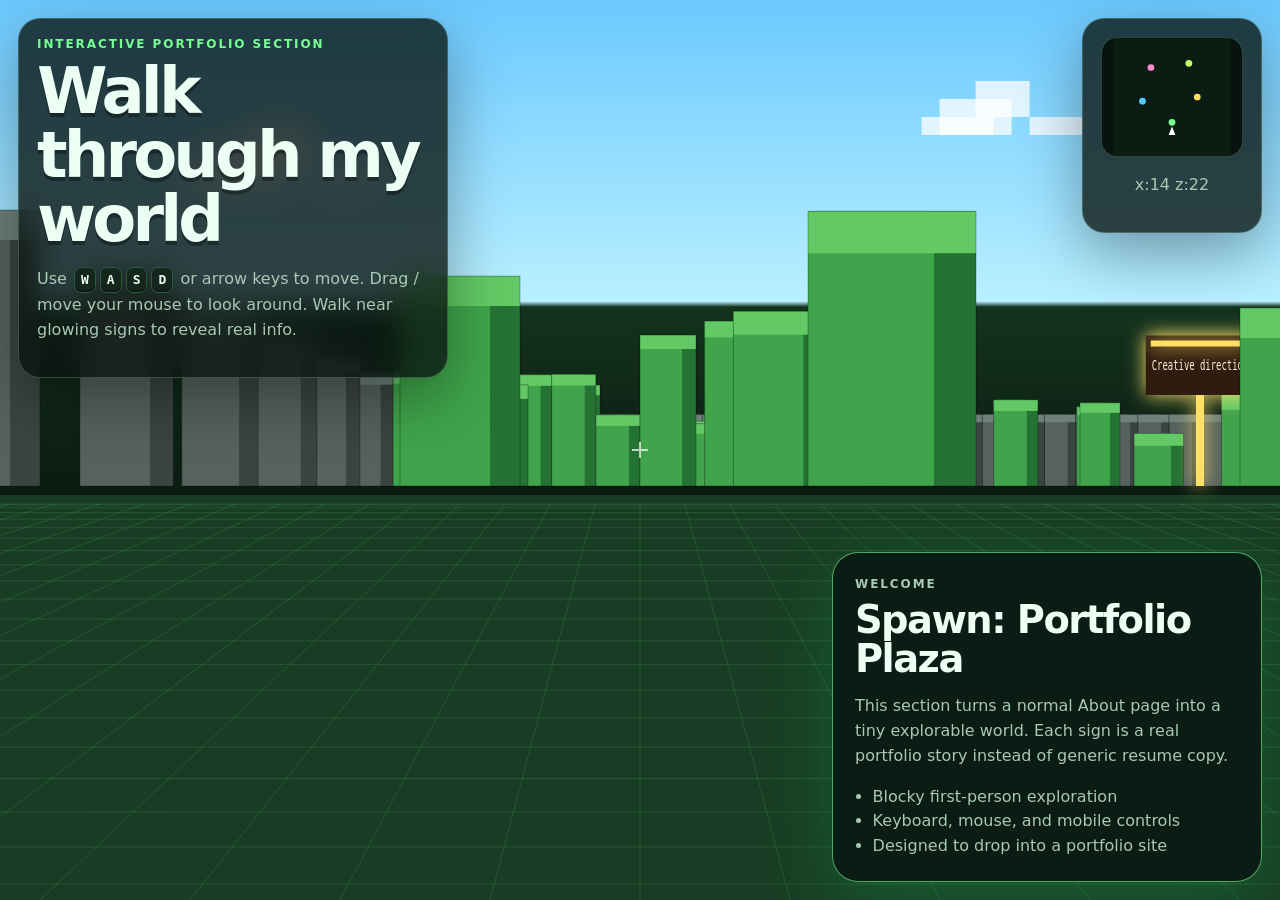
==== demos/minecraft-bio-section/index.html @ bc735afe "Add Minecraft-style interactive bio demo" ====
<!doctype html>
<html lang="en">
<head>
  <meta charset="utf-8" />
  <meta name="viewport" content="width=device-width, initial-scale=1" />
  <title>Minecraft-Style Interactive Bio Section</title>
  <meta name="description" content="A blocky interactive portfolio section where visitors walk around a small world and discover real information about the builder." />
  <link rel="stylesheet" href="styles.css" />
</head>
<body>
  <section class="mc-section" aria-labelledby="mc-title">
    <div class="hud top-left">
      <p class="eyebrow">Interactive portfolio section</p>
      <h1 id="mc-title">Walk through my world</h1>
      <p class="intro">Use <kbd>W</kbd><kbd>A</kbd><kbd>S</kbd><kbd>D</kbd> or arrow keys to move. Drag / move your mouse to look around. Walk near glowing signs to reveal real info.</p>
    </div>

    <div class="hud top-right" aria-live="polite">
      <div class="mini-map" id="miniMap" aria-hidden="true"></div>
      <p id="positionLabel">Spawn: Portfolio Plaza</p>
    </div>

    <canvas id="world" width="1280" height="720" aria-label="Interactive blocky world with portfolio stations"></canvas>

    <aside class="info-card" id="infoCard" aria-live="polite">
      <p class="card-kicker">Approach a sign</p>
      <h2>Portfolio Plaza</h2>
      <p>Explore stations about my AI automation work, game-dev goals, creative direction, and what I am learning next.</p>
      <ul>
        <li>Move: WASD / arrows</li>
        <li>Look: mouse / touch drag</li>
        <li>Interact: walk near signs</li>
      </ul>
    </aside>

    <div class="controls" aria-label="Mobile movement controls">
      <button data-move="forward" aria-label="Move forward">▲</button>
      <div>
        <button data-move="left" aria-label="Move left">◀</button>
        <button data-move="back" aria-label="Move back">▼</button>
        <button data-move="right" aria-label="Move right">▶</button>
      </div>
    </div>
  </section>

  <noscript>This interactive section needs JavaScript enabled.</noscript>
  <script src="world.js"></script>
</body>
</html>
---- demos/minecraft-bio-section/styles.css ----
:root {
  color-scheme: dark;
  --bg: #06100d;
  --panel: rgba(8, 18, 15, 0.78);
  --panel-strong: rgba(10, 25, 20, 0.92);
  --text: #ecfff4;
  --muted: #a8c9b4;
  --accent: #76ff91;
  --accent-2: #58c7ff;
  --warning: #ffe066;
  --border: rgba(191, 255, 207, 0.22);
  font-family: Inter, ui-sans-serif, system-ui, -apple-system, BlinkMacSystemFont, "Segoe UI", sans-serif;
}

* { box-sizing: border-box; }

body {
  margin: 0;
  min-height: 100vh;
  background: radial-gradient(circle at top, #153222 0%, #06100d 46%, #020504 100%);
  color: var(--text);
  overflow: hidden;
}

.mc-section {
  position: relative;
  width: 100vw;
  height: 100vh;
  isolation: isolate;
  background: #07130e;
}

#world {
  width: 100%;
  height: 100%;
  display: block;
  cursor: grab;
  image-rendering: pixelated;
}

#world:active { cursor: grabbing; }

.hud,
.info-card,
.controls {
  position: absolute;
  z-index: 3;
  backdrop-filter: blur(16px);
  border: 1px solid var(--border);
  box-shadow: 0 20px 60px rgba(0, 0, 0, 0.35);
}

.hud {
  border-radius: 22px;
  padding: 18px;
  background: var(--panel);
}

.top-left {
  top: 18px;
  left: 18px;
  width: min(430px, calc(100vw - 36px));
}

.top-right {
  top: 18px;
  right: 18px;
  width: 180px;
  text-align: center;
}

.eyebrow,
.card-kicker {
  margin: 0 0 8px;
  color: var(--accent);
  font-size: 0.75rem;
  letter-spacing: 0.16em;
  text-transform: uppercase;
  font-weight: 800;
}

h1, h2 { margin: 0; line-height: 1; }

h1 {
  font-size: clamp(2rem, 5vw, 4.2rem);
  letter-spacing: -0.06em;
  text-shadow: 0 4px 0 rgba(0, 0, 0, 0.35);
}

h2 {
  font-size: clamp(1.5rem, 3vw, 2.4rem);
  letter-spacing: -0.04em;
}

.intro,
.info-card p,
.info-card li,
#positionLabel {
  color: var(--muted);
  line-height: 1.55;
}

kbd {
  display: inline-grid;
  place-items: center;
  min-width: 1.65em;
  margin: 0 2px;
  padding: 2px 6px;
  border-radius: 7px;
  background: #14261d;
  border: 1px solid #2a5a3a;
  color: #eaffef;
  font-weight: 800;
  box-shadow: inset 0 -2px 0 rgba(0,0,0,.35);
}

.info-card {
  right: 18px;
  bottom: 18px;
  width: min(430px, calc(100vw - 36px));
  min-height: 220px;
  padding: 22px;
  border-radius: 26px;
  background: var(--panel-strong);
}

.info-card.active {
  border-color: rgba(118, 255, 145, 0.62);
  box-shadow: 0 20px 70px rgba(28, 255, 113, 0.16);
}

.info-card ul { padding-left: 1.1rem; margin-bottom: 0; }

.mini-map {
  height: 120px;
  border-radius: 16px;
  background: #07130e;
  border: 1px solid var(--border);
  overflow: hidden;
}

.controls {
  display: none;
  left: 18px;
  bottom: 18px;
  padding: 12px;
  border-radius: 22px;
  background: var(--panel);
}

.controls button {
  width: 48px;
  height: 48px;
  margin: 3px;
  border-radius: 14px;
  border: 1px solid rgba(118, 255, 145, 0.35);
  background: rgba(18, 42, 29, 0.9);
  color: var(--text);
  font-size: 1.1rem;
  font-weight: 900;
}

@media (max-width: 820px) {
  body { overflow: auto; }
  .mc-section { min-height: 100svh; }
  .top-left { padding: 14px; }
  .top-right { display: none; }
  .info-card { left: 18px; right: 18px; bottom: 120px; width: auto; min-height: 170px; }
  .controls { display: block; }
}

@media (max-height: 680px) and (min-width: 821px) {
  .top-left { max-width: 360px; }
  .intro { display: none; }
  .info-card { max-width: 380px; min-height: 180px; }
}
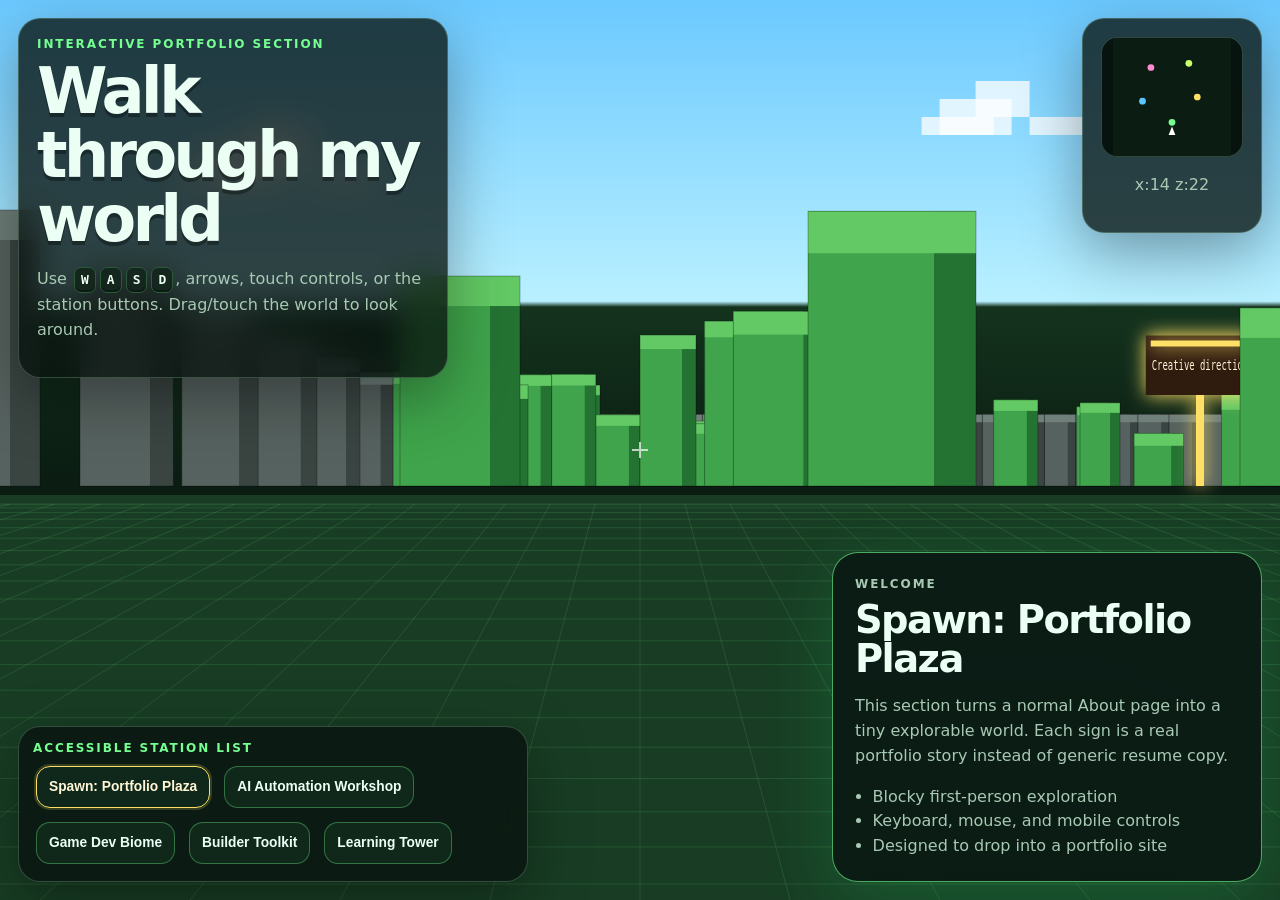
==== commit badb1179: "Improve mobile accessibility for Minecraft bio demo" ====
--- a/demos/minecraft-bio-section/index.html
+++ b/demos/minecraft-bio-section/index.html
@@ -8,11 +8,13 @@
   <link rel="stylesheet" href="styles.css" />
 </head>
 <body>
+  <a class="skip-link" href="#stationList">Skip the 3D world and read the stations</a>
+
   <section class="mc-section" aria-labelledby="mc-title">
     <div class="hud top-left">
       <p class="eyebrow">Interactive portfolio section</p>
       <h1 id="mc-title">Walk through my world</h1>
-      <p class="intro">Use <kbd>W</kbd><kbd>A</kbd><kbd>S</kbd><kbd>D</kbd> or arrow keys to move. Drag / move your mouse to look around. Walk near glowing signs to reveal real info.</p>
+      <p class="intro">Use <kbd>W</kbd><kbd>A</kbd><kbd>S</kbd><kbd>D</kbd>, arrows, touch controls, or the station buttons. Drag/touch the world to look around.</p>
     </div>
 
     <div class="hud top-right" aria-live="polite">
@@ -20,7 +22,7 @@
       <p id="positionLabel">Spawn: Portfolio Plaza</p>
     </div>
 
-    <canvas id="world" width="1280" height="720" aria-label="Interactive blocky world with portfolio stations"></canvas>
+    <canvas id="world" width="1280" height="720" tabindex="0" aria-label="Interactive blocky world with portfolio stations. Use keyboard, touch controls, or station buttons to explore."></canvas>
 
     <aside class="info-card" id="infoCard" aria-live="polite">
       <p class="card-kicker">Approach a sign</p>
@@ -33,7 +35,11 @@
       </ul>
     </aside>
 
-    <div class="controls" aria-label="Mobile movement controls">
+    <div class="controls" aria-label="Mobile movement and look controls">
+      <div class="look-row" aria-label="Look controls">
+        <button data-look="left" aria-label="Look left">↺</button>
+        <button data-look="right" aria-label="Look right">↻</button>
+      </div>
       <button data-move="forward" aria-label="Move forward">▲</button>
       <div>
         <button data-move="left" aria-label="Move left">◀</button>
@@ -41,6 +47,11 @@
         <button data-move="right" aria-label="Move right">▶</button>
       </div>
     </div>
+
+    <nav class="station-drawer" aria-labelledby="stationListTitle">
+      <p class="card-kicker" id="stationListTitle">Accessible station list</p>
+      <div id="stationList" class="station-list"></div>
+    </nav>
   </section>
 
   <noscript>This interactive section needs JavaScript enabled.</noscript>
--- a/demos/minecraft-bio-section/styles.css
+++ b/demos/minecraft-bio-section/styles.css
@@ -22,6 +22,33 @@
   overflow: hidden;
 }
 
+button,
+canvas,
+a { -webkit-tap-highlight-color: transparent; }
+
+button:focus-visible,
+a:focus-visible,
+#world:focus-visible {
+  outline: 3px solid var(--warning);
+  outline-offset: 4px;
+}
+
+.skip-link {
+  position: fixed;
+  top: 12px;
+  left: 12px;
+  z-index: 20;
+  transform: translateY(-160%);
+  padding: 10px 14px;
+  border-radius: 999px;
+  background: #fff7d5;
+  color: #06100d;
+  font-weight: 900;
+  text-decoration: none;
+}
+
+.skip-link:focus { transform: translateY(0); }
+
 .mc-section {
   position: relative;
   width: 100vw;
@@ -36,13 +63,15 @@
   display: block;
   cursor: grab;
   image-rendering: pixelated;
+  touch-action: none;
 }
 
 #world:active { cursor: grabbing; }
 
 .hud,
 .info-card,
-.controls {
+.controls,
+.station-drawer {
   position: absolute;
   z-index: 3;
   backdrop-filter: blur(16px);
@@ -146,27 +175,121 @@
   padding: 12px;
   border-radius: 22px;
   background: var(--panel);
-}
-
-.controls button {
-  width: 48px;
-  height: 48px;
+  text-align: center;
+}
+
+.controls button,
+.station-list button {
+  min-width: 48px;
+  min-height: 48px;
   margin: 3px;
   border-radius: 14px;
   border: 1px solid rgba(118, 255, 145, 0.35);
-  background: rgba(18, 42, 29, 0.9);
+  background: rgba(18, 42, 29, 0.92);
   color: var(--text);
   font-size: 1.1rem;
   font-weight: 900;
+  touch-action: manipulation;
+}
+
+.controls button {
+  width: 54px;
+  height: 54px;
+}
+
+.look-row {
+  display: flex;
+  justify-content: center;
+  gap: 6px;
+  margin-bottom: 4px;
+}
+
+.station-drawer {
+  left: 18px;
+  bottom: 18px;
+  width: min(510px, calc(100vw - 36px));
+  padding: 14px;
+  border-radius: 22px;
+  background: var(--panel);
+}
+
+.station-list {
+  display: flex;
+  flex-wrap: wrap;
+  gap: 8px;
+}
+
+.station-list button {
+  min-height: 42px;
+  padding: 8px 12px;
+  text-align: left;
+  font-size: 0.86rem;
+  line-height: 1.15;
+}
+
+.station-list button[aria-current="true"] {
+  border-color: var(--warning);
+  box-shadow: 0 0 0 2px rgba(255, 224, 102, 0.18);
+  color: #fff7d5;
 }
 
 @media (max-width: 820px) {
   body { overflow: auto; }
-  .mc-section { min-height: 100svh; }
-  .top-left { padding: 14px; }
+  .mc-section { min-height: 100svh; height: 100svh; }
+  .top-left {
+    top: 10px;
+    left: 10px;
+    right: 10px;
+    width: auto;
+    padding: 12px;
+  }
+  .top-left .eyebrow { display: none; }
+  h1 { font-size: clamp(1.8rem, 9vw, 3rem); }
+  .intro { margin: 8px 0 0; font-size: 0.9rem; }
   .top-right { display: none; }
-  .info-card { left: 18px; right: 18px; bottom: 120px; width: auto; min-height: 170px; }
-  .controls { display: block; }
+  .info-card {
+    left: 10px;
+    right: 10px;
+    bottom: 218px;
+    width: auto;
+    min-height: 150px;
+    max-height: 34svh;
+    overflow: auto;
+    padding: 16px;
+  }
+  .info-card h2 { font-size: 1.4rem; }
+  .info-card p,
+  .info-card li { font-size: 0.92rem; }
+  .controls {
+    display: block;
+    left: 10px;
+    bottom: 10px;
+  }
+  .station-drawer {
+    right: 10px;
+    left: auto;
+    bottom: 10px;
+    width: min(50vw, 260px);
+    max-height: 160px;
+    overflow: auto;
+    padding: 10px;
+  }
+  .station-list { gap: 4px; }
+  .station-list button {
+    width: 100%;
+    min-height: 38px;
+    margin: 0;
+    padding: 8px 10px;
+    font-size: 0.78rem;
+  }
+}
+
+@media (max-width: 420px) {
+  .intro { display: none; }
+  .info-card { bottom: 210px; max-height: 34svh; }
+  .controls button { width: 50px; height: 50px; }
+  .station-drawer { width: calc(100vw - 150px); }
+  .station-drawer .card-kicker { font-size: 0.62rem; }
 }
 
 @media (max-height: 680px) and (min-width: 821px) {
@@ -174,3 +297,15 @@
   .intro { display: none; }
   .info-card { max-width: 380px; min-height: 180px; }
 }
+
+@media (prefers-reduced-motion: reduce) {
+  *, *::before, *::after {
+    scroll-behavior: auto !important;
+  }
+  .info-card,
+  .hud,
+  .controls,
+  .station-drawer {
+    backdrop-filter: none;
+  }
+}
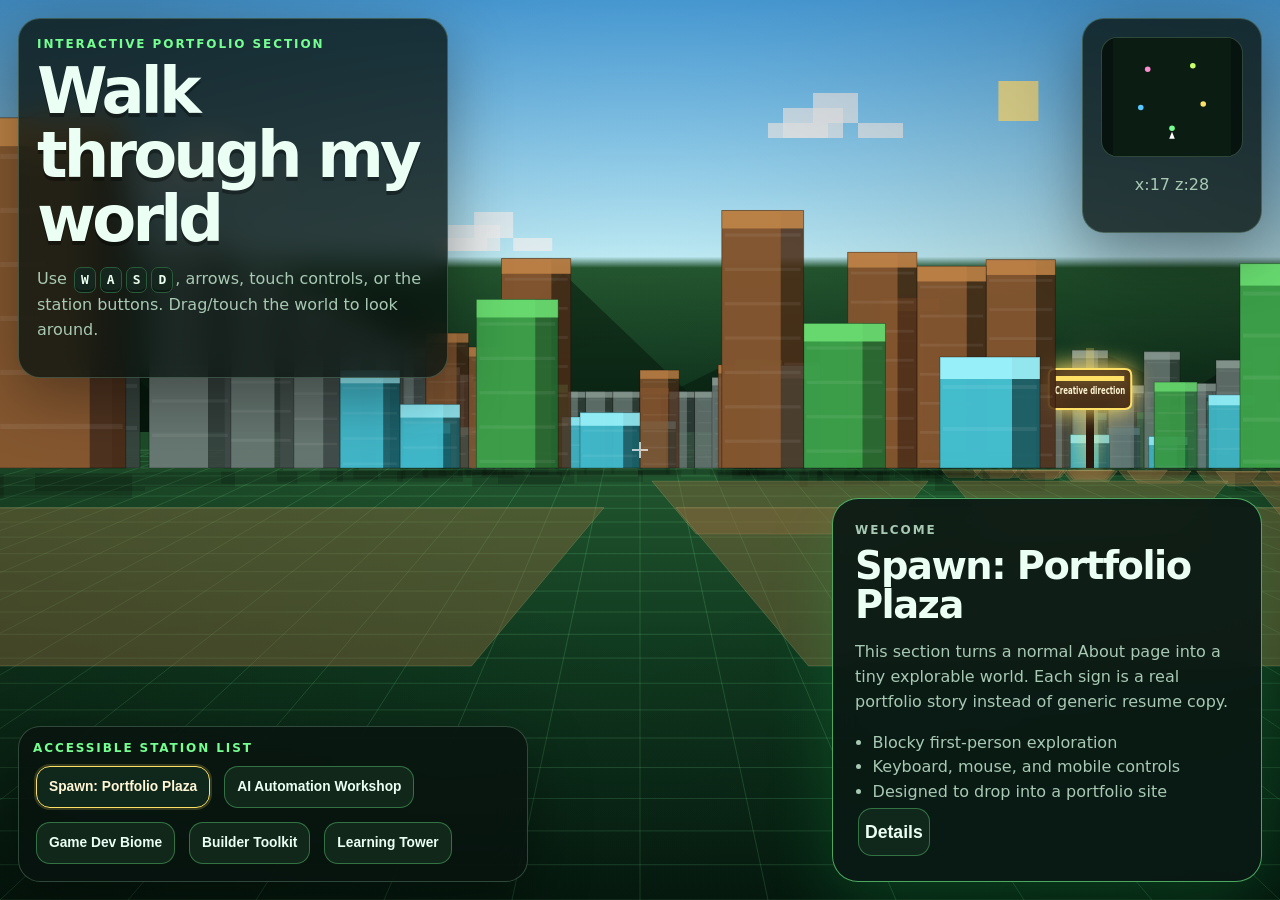
==== commit ec436849: "Bust cache for Minecraft demo assets" ====
--- a/demos/minecraft-bio-section/index.html
+++ b/demos/minecraft-bio-section/index.html
@@ -5,7 +5,7 @@
   <meta name="viewport" content="width=device-width, initial-scale=1" />
   <title>Minecraft-Style Interactive Bio Section</title>
   <meta name="description" content="A blocky interactive portfolio section where visitors walk around a small world and discover real information about the builder." />
-  <link rel="stylesheet" href="styles.css" />
+  <link rel="stylesheet" href="styles.css?v=07eba31" />
 </head>
 <body>
   <a class="skip-link" href="#stationList">Skip the 3D world and read the stations</a>
@@ -55,6 +55,6 @@
   </section>
 
   <noscript>This interactive section needs JavaScript enabled.</noscript>
-  <script src="world.js"></script>
+  <script src="world.js?v=07eba31"></script>
 </body>
 </html>
--- a/demos/minecraft-bio-section/styles.css
+++ b/demos/minecraft-bio-section/styles.css
@@ -179,7 +179,8 @@
 }
 
 .controls button,
-.station-list button {
+.station-list button,
+.detail-toggle {
   min-width: 48px;
   min-height: 48px;
   margin: 3px;
@@ -234,62 +235,118 @@
 }
 
 @media (max-width: 820px) {
-  body { overflow: auto; }
+  body { overflow: hidden; }
   .mc-section { min-height: 100svh; height: 100svh; }
   .top-left {
-    top: 10px;
+    top: max(8px, env(safe-area-inset-top));
     left: 10px;
     right: 10px;
     width: auto;
-    padding: 12px;
-  }
-  .top-left .eyebrow { display: none; }
-  h1 { font-size: clamp(1.8rem, 9vw, 3rem); }
-  .intro { margin: 8px 0 0; font-size: 0.9rem; }
+    padding: 10px 14px;
+    border-radius: 20px;
+    background: rgba(7, 19, 14, 0.62);
+  }
+  .top-left .eyebrow,
+  .intro { display: none; }
+  h1 { font-size: clamp(1.55rem, 7vw, 2.35rem); letter-spacing: -0.055em; }
   .top-right { display: none; }
   .info-card {
     left: 10px;
     right: 10px;
-    bottom: 218px;
+    bottom: calc(166px + env(safe-area-inset-bottom));
     width: auto;
-    min-height: 150px;
-    max-height: 34svh;
+    min-height: 0;
+    max-height: none;
+    overflow: visible;
+    padding: 12px 92px 12px 14px;
+    border-radius: 20px;
+    background: rgba(6, 17, 13, 0.72);
+  }
+  .info-card h2 { font-size: 1.12rem; line-height: 1.08; }
+  .info-card .card-kicker { margin-bottom: 4px; font-size: 0.58rem; }
+  .info-card:not(.expanded) p,
+  .info-card:not(.expanded) ul { display: none; }
+  .info-card.expanded {
+    bottom: calc(104px + env(safe-area-inset-bottom));
+    max-height: 46svh;
     overflow: auto;
-    padding: 16px;
-  }
-  .info-card h2 { font-size: 1.4rem; }
-  .info-card p,
-  .info-card li { font-size: 0.92rem; }
+    padding: 14px;
+  }
+  .info-card.expanded p,
+  .info-card.expanded li { font-size: 0.88rem; }
+  .detail-toggle {
+    position: absolute;
+    right: 10px;
+    top: 50%;
+    transform: translateY(-50%);
+    min-width: 68px;
+    min-height: 40px;
+    margin: 0;
+    border-radius: 999px;
+    font-size: 0.78rem;
+  }
+  .info-card.expanded .detail-toggle {
+    top: 10px;
+    transform: none;
+  }
   .controls {
     display: block;
     left: 10px;
-    bottom: 10px;
-  }
+    bottom: calc(10px + env(safe-area-inset-bottom));
+    padding: 8px;
+    border-radius: 20px;
+    background: rgba(6, 17, 13, 0.58);
+  }
+  .controls button {
+    width: 42px;
+    height: 42px;
+    min-width: 42px;
+    min-height: 42px;
+    border-radius: 14px;
+    font-size: 0.98rem;
+  }
+  .look-row { gap: 4px; margin-bottom: 0; }
   .station-drawer {
     right: 10px;
-    left: auto;
-    bottom: 10px;
-    width: min(50vw, 260px);
-    max-height: 160px;
-    overflow: auto;
-    padding: 10px;
-  }
-  .station-list { gap: 4px; }
+    left: 156px;
+    bottom: calc(10px + env(safe-area-inset-bottom));
+    width: auto;
+    max-height: 92px;
+    overflow: hidden;
+    padding: 8px;
+    border-radius: 20px;
+    background: rgba(6, 17, 13, 0.58);
+  }
+  .station-drawer .card-kicker { display: none; }
+  .station-list {
+    display: flex;
+    flex-wrap: nowrap;
+    gap: 6px;
+    overflow-x: auto;
+    padding-bottom: 2px;
+    scroll-snap-type: x proximity;
+  }
   .station-list button {
-    width: 100%;
+    flex: 0 0 126px;
+    width: 126px;
     min-height: 38px;
     margin: 0;
     padding: 8px 10px;
-    font-size: 0.78rem;
+    border-radius: 14px;
+    font-size: 0.76rem;
+    scroll-snap-align: start;
   }
 }
 
 @media (max-width: 420px) {
-  .intro { display: none; }
-  .info-card { bottom: 210px; max-height: 34svh; }
-  .controls button { width: 50px; height: 50px; }
-  .station-drawer { width: calc(100vw - 150px); }
-  .station-drawer .card-kicker { font-size: 0.62rem; }
+  .controls button {
+    width: 40px;
+    height: 40px;
+    min-width: 40px;
+    min-height: 40px;
+  }
+  .station-drawer { left: 146px; }
+  .station-list button { flex-basis: 118px; width: 118px; }
 }
 
 @media (max-height: 680px) and (min-width: 821px) {
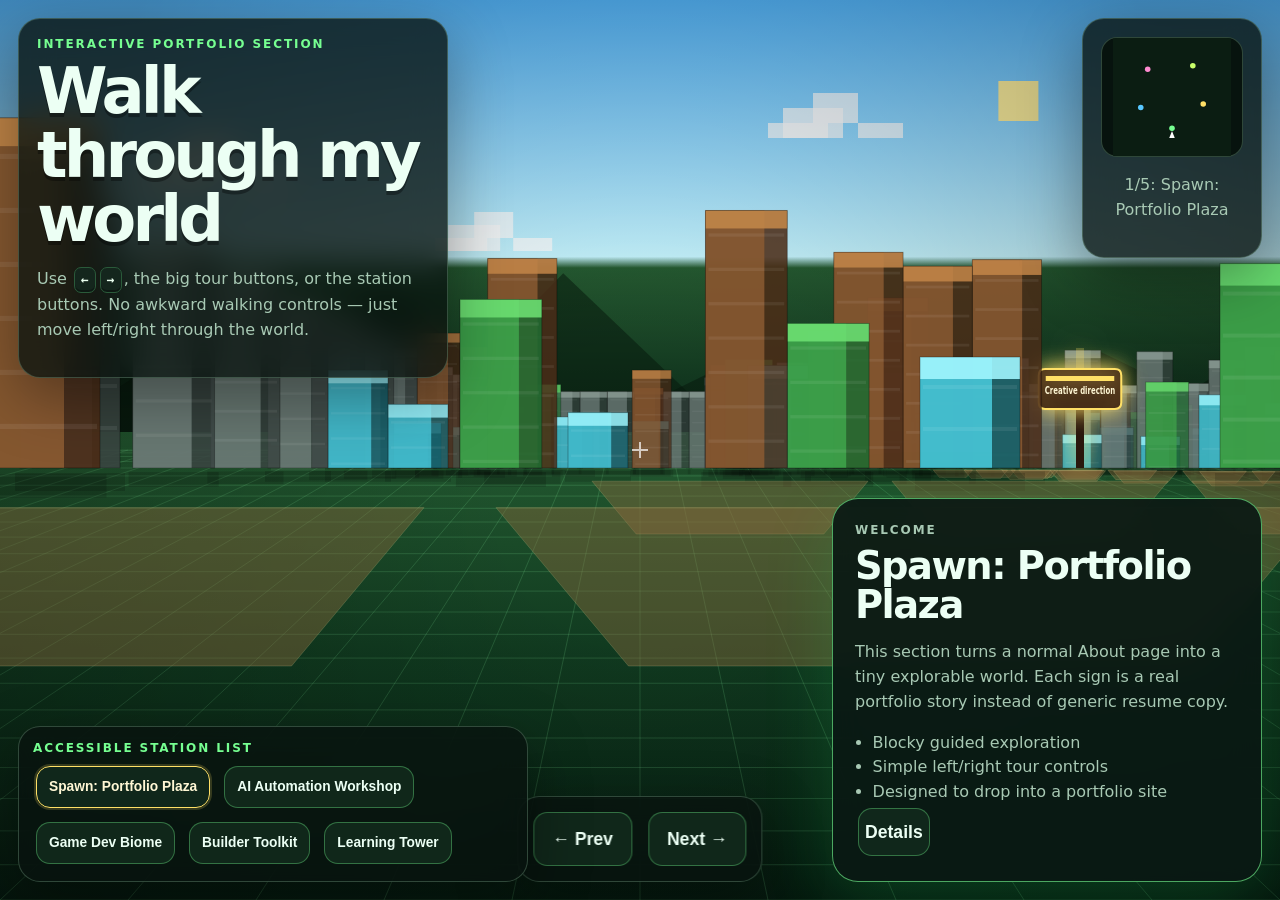
==== commit ffcfcf23: "Simplify Minecraft demo navigation" ====
--- a/demos/minecraft-bio-section/index.html
+++ b/demos/minecraft-bio-section/index.html
@@ -5,7 +5,7 @@
   <meta name="viewport" content="width=device-width, initial-scale=1" />
   <title>Minecraft-Style Interactive Bio Section</title>
   <meta name="description" content="A blocky interactive portfolio section where visitors walk around a small world and discover real information about the builder." />
-  <link rel="stylesheet" href="styles.css?v=07eba31" />
+  <link rel="stylesheet" href="styles.css?v=left-right-2" />
 </head>
 <body>
   <a class="skip-link" href="#stationList">Skip the 3D world and read the stations</a>
@@ -14,7 +14,7 @@
     <div class="hud top-left">
       <p class="eyebrow">Interactive portfolio section</p>
       <h1 id="mc-title">Walk through my world</h1>
-      <p class="intro">Use <kbd>W</kbd><kbd>A</kbd><kbd>S</kbd><kbd>D</kbd>, arrows, touch controls, or the station buttons. Drag/touch the world to look around.</p>
+      <p class="intro">Use <kbd>←</kbd><kbd>→</kbd>, the big tour buttons, or the station buttons. No awkward walking controls — just move left/right through the world.</p>
     </div>
 
     <div class="hud top-right" aria-live="polite">
@@ -22,30 +22,22 @@
       <p id="positionLabel">Spawn: Portfolio Plaza</p>
     </div>
 
-    <canvas id="world" width="1280" height="720" tabindex="0" aria-label="Interactive blocky world with portfolio stations. Use keyboard, touch controls, or station buttons to explore."></canvas>
+    <canvas id="world" width="1280" height="720" tabindex="0" aria-label="Interactive blocky world with portfolio stations. Use left and right controls or station buttons to explore."></canvas>
 
     <aside class="info-card" id="infoCard" aria-live="polite">
       <p class="card-kicker">Approach a sign</p>
       <h2>Portfolio Plaza</h2>
       <p>Explore stations about my AI automation work, game-dev goals, creative direction, and what I am learning next.</p>
       <ul>
-        <li>Move: WASD / arrows</li>
-        <li>Look: mouse / touch drag</li>
-        <li>Interact: walk near signs</li>
+        <li>Move: left / right</li>
+        <li>Open details when you want more</li>
+        <li>Pick any station directly below</li>
       </ul>
     </aside>
 
-    <div class="controls" aria-label="Mobile movement and look controls">
-      <div class="look-row" aria-label="Look controls">
-        <button data-look="left" aria-label="Look left">↺</button>
-        <button data-look="right" aria-label="Look right">↻</button>
-      </div>
-      <button data-move="forward" aria-label="Move forward">▲</button>
-      <div>
-        <button data-move="left" aria-label="Move left">◀</button>
-        <button data-move="back" aria-label="Move back">▼</button>
-        <button data-move="right" aria-label="Move right">▶</button>
-      </div>
+    <div class="controls tour-controls" aria-label="Tour controls">
+      <button data-tour="prev" aria-label="Previous portfolio station">← Prev</button>
+      <button data-tour="next" aria-label="Next portfolio station">Next →</button>
     </div>
 
     <nav class="station-drawer" aria-labelledby="stationListTitle">
@@ -55,6 +47,6 @@
   </section>
 
   <noscript>This interactive section needs JavaScript enabled.</noscript>
-  <script src="world.js?v=07eba31"></script>
+  <script src="world.js?v=left-right-2"></script>
 </body>
 </html>
--- a/demos/minecraft-bio-section/styles.css
+++ b/demos/minecraft-bio-section/styles.css
@@ -169,8 +169,9 @@
 }
 
 .controls {
-  display: none;
-  left: 18px;
+  display: flex;
+  left: 50%;
+  transform: translateX(-50%);
   bottom: 18px;
   padding: 12px;
   border-radius: 22px;
@@ -198,11 +199,16 @@
   height: 54px;
 }
 
-.look-row {
+.tour-controls {
   display: flex;
-  justify-content: center;
-  gap: 6px;
-  margin-bottom: 4px;
+  gap: 10px;
+}
+
+.tour-controls button {
+  width: auto;
+  height: 54px;
+  padding: 0 18px;
+  white-space: nowrap;
 }
 
 .station-drawer {
@@ -253,7 +259,7 @@
   .info-card {
     left: 10px;
     right: 10px;
-    bottom: calc(166px + env(safe-area-inset-bottom));
+    bottom: calc(132px + env(safe-area-inset-bottom));
     width: auto;
     min-height: 0;
     max-height: none;
@@ -290,26 +296,27 @@
     transform: none;
   }
   .controls {
-    display: block;
+    display: flex;
     left: 10px;
+    transform: none;
     bottom: calc(10px + env(safe-area-inset-bottom));
     padding: 8px;
     border-radius: 20px;
     background: rgba(6, 17, 13, 0.58);
   }
   .controls button {
-    width: 42px;
+    width: auto;
     height: 42px;
-    min-width: 42px;
+    min-width: 88px;
     min-height: 42px;
+    padding: 0 12px;
     border-radius: 14px;
-    font-size: 0.98rem;
-  }
-  .look-row { gap: 4px; margin-bottom: 0; }
+    font-size: 0.92rem;
+  }
   .station-drawer {
     right: 10px;
-    left: 156px;
-    bottom: calc(10px + env(safe-area-inset-bottom));
+    left: 10px;
+    bottom: calc(66px + env(safe-area-inset-bottom));
     width: auto;
     max-height: 92px;
     overflow: hidden;
@@ -339,13 +346,17 @@
 }
 
 @media (max-width: 420px) {
+  .controls {
+    right: 10px;
+    justify-content: center;
+  }
   .controls button {
-    width: 40px;
-    height: 40px;
-    min-width: 40px;
-    min-height: 40px;
-  }
-  .station-drawer { left: 146px; }
+    flex: 1;
+    width: auto;
+    height: 42px;
+    min-width: 0;
+    min-height: 42px;
+  }
   .station-list button { flex-basis: 118px; width: 118px; }
 }
 
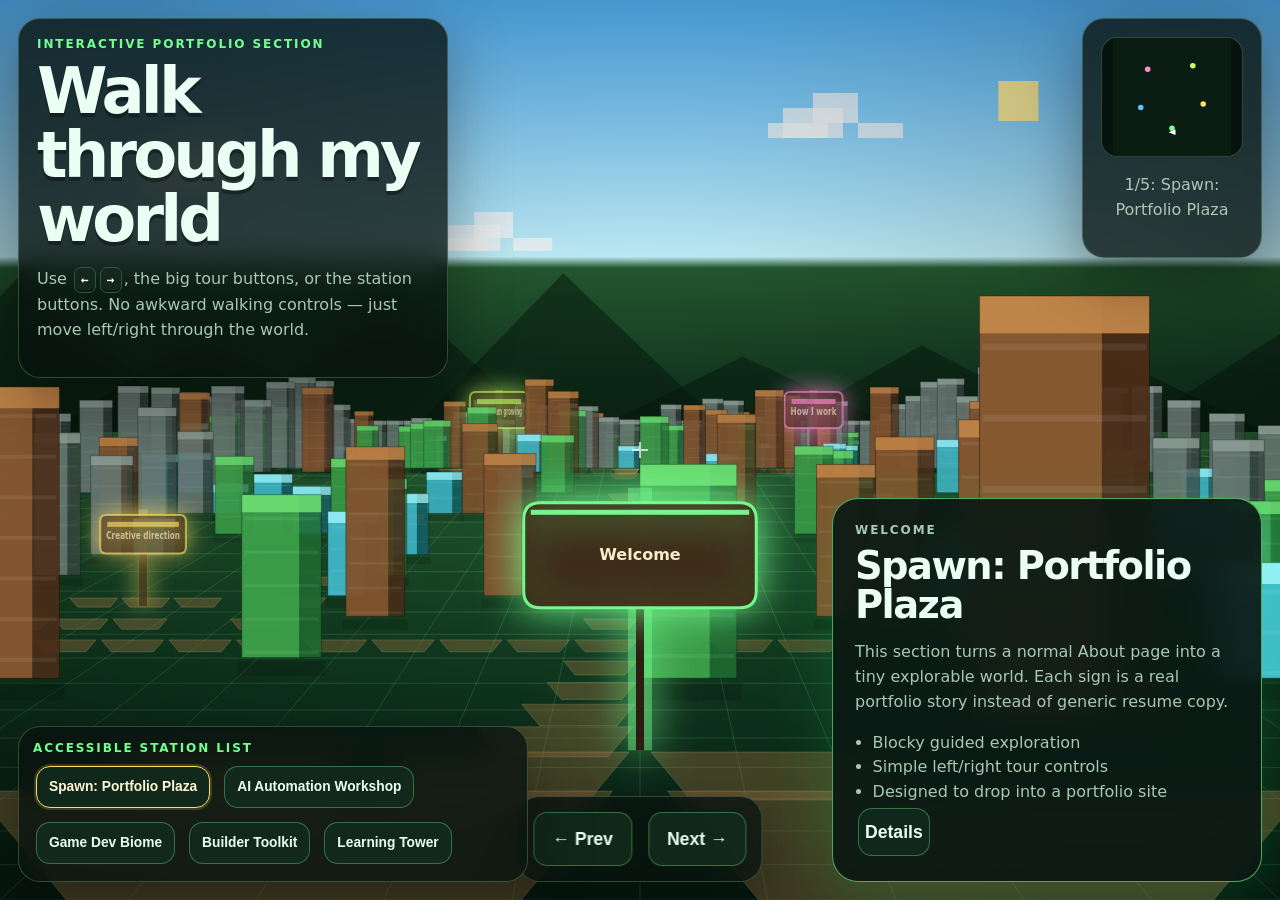
==== commit e346d54e: "Make interactive bio optional and add standard portfolio page" ====
--- a/demos/minecraft-bio-section/index.html
+++ b/demos/minecraft-bio-section/index.html
@@ -3,7 +3,7 @@
 <head>
   <meta charset="utf-8" />
   <meta name="viewport" content="width=device-width, initial-scale=1" />
-  <title>Minecraft-Style Interactive Bio Section</title>
+  <title>Interactive Bio Section</title>
   <meta name="description" content="A blocky interactive portfolio section where visitors walk around a small world and discover real information about the builder." />
   <link rel="stylesheet" href="styles.css?v=left-right-2" />
 </head>
